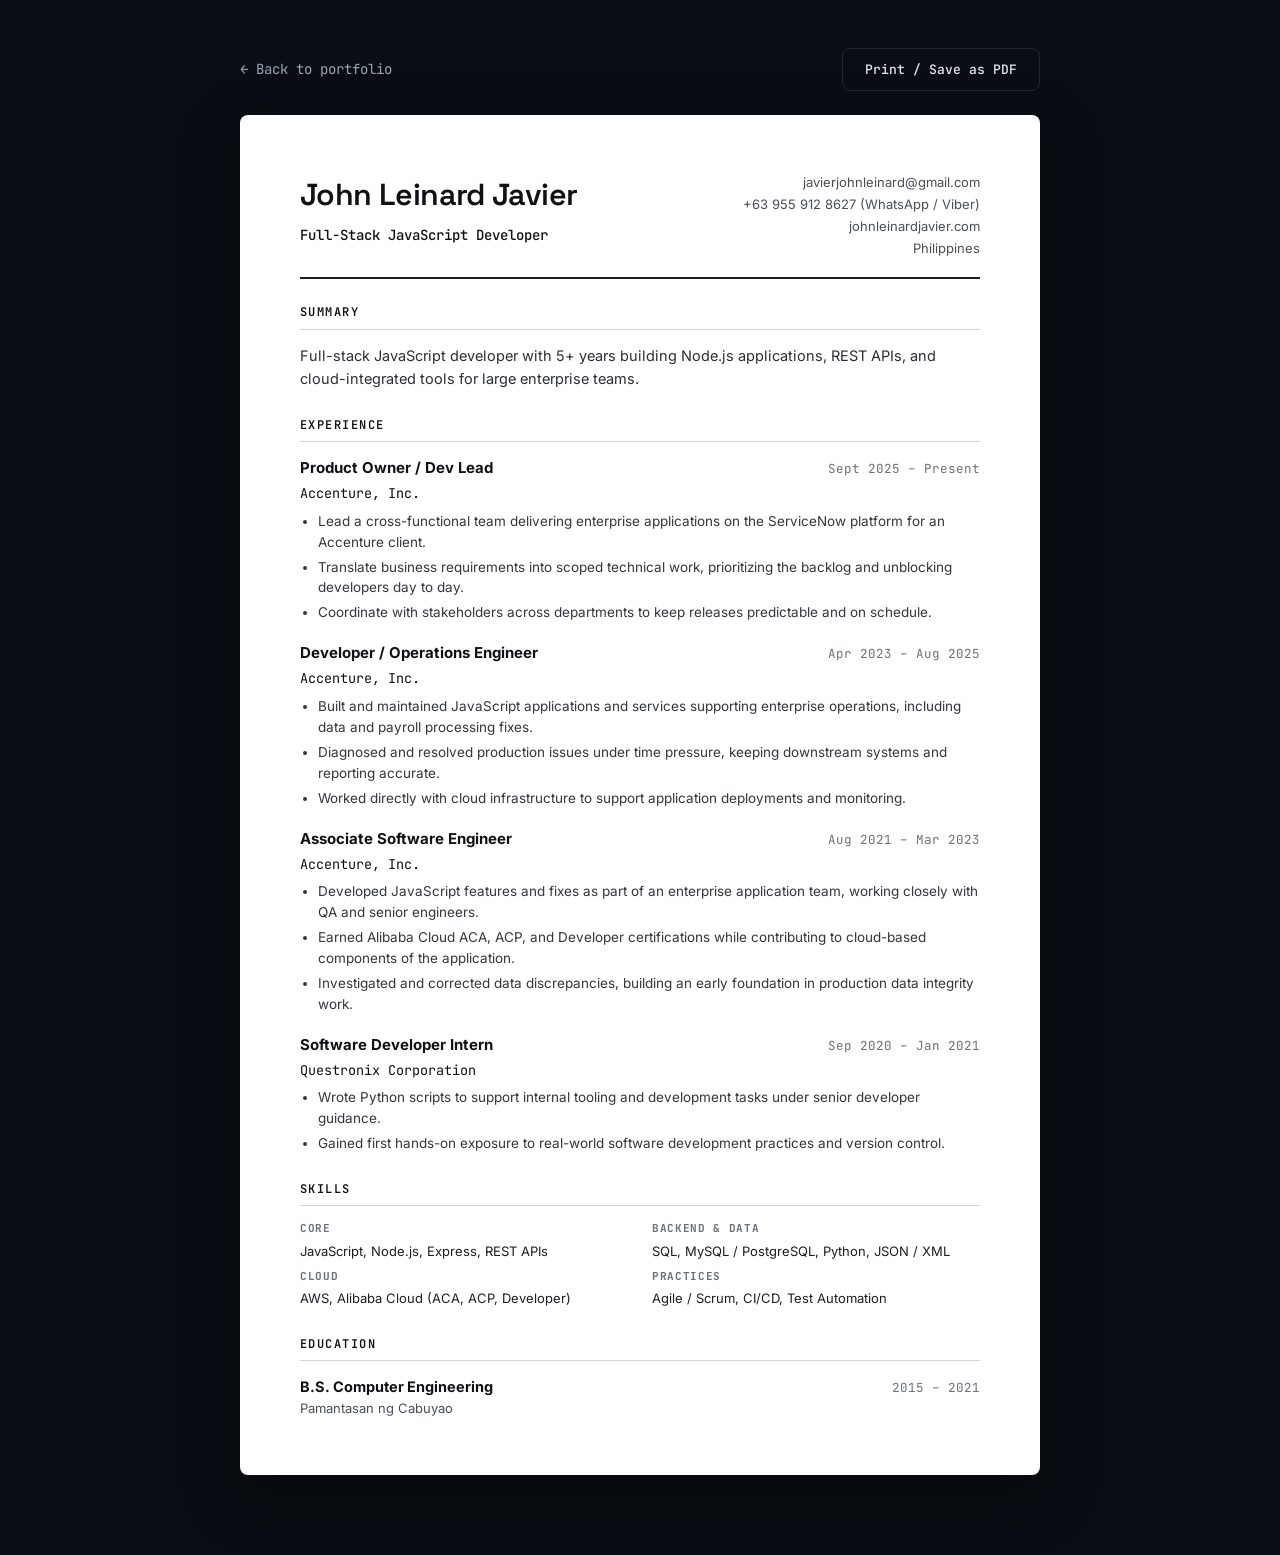
==== resume.html @ 224a9a04 "Relaunch portfolio: full-stack JS dev site with 10 project case studies Replaces the old site with t" ====
<!DOCTYPE html>
<html lang="en">
<head>
<meta charset="UTF-8">
<meta name="viewport" content="width=device-width, initial-scale=1.0">
<title>Resume — John Leinard Javier</title>
<meta name="description" content="Resume of John Leinard Javier, Full-Stack JavaScript Developer based in the Philippines.">
<link rel="icon" type="image/png" href="favicon.png">
<link rel="apple-touch-icon" href="apple-touch-icon.png">
<link rel="preconnect" href="https://fonts.googleapis.com">
<link rel="preconnect" href="https://fonts.gstatic.com" crossorigin>
<link href="https://fonts.googleapis.com/css2?family=Inter:wght@400;500;600;700&family=Space+Grotesk:wght@500;600;700&family=JetBrains+Mono:wght@400;500&display=swap" rel="stylesheet">
<link rel="stylesheet" href="style.css">
<style>
  /* ---- Resume-specific styles (black & white, print-friendly card) ---- */

  :root {
    --accent: #101114;
    --accent-dim: #101114;
  }

  body.resume-body {
    background: var(--bg);
    padding: 48px 20px 80px;
  }

  .resume-toolbar {
    max-width: 800px;
    margin: 0 auto 24px;
    display: flex;
    justify-content: space-between;
    align-items: center;
  }

  .back-link {
    font-family: var(--font-mono);
    font-size: 14px;
    color: var(--text-dim);
    display: inline-flex;
    align-items: center;
    gap: 6px;
  }

  .back-link:hover {
    color: var(--accent);
  }

  .print-btn {
    font-family: var(--font-mono);
    font-size: 13px;
  }

  .resume-page {
    max-width: 800px;
    margin: 0 auto;
    background: #ffffff;
    color: #1c1e22;
    border-radius: 8px;
    padding: 56px 60px;
    box-shadow: 0 20px 60px rgba(0,0,0,0.45);
  }

  .resume-header {
    display: flex;
    justify-content: space-between;
    align-items: flex-start;
    gap: 24px;
    border-bottom: 2px solid #1c1e22;
    padding-bottom: 18px;
    margin-bottom: 24px;
  }

  .resume-header h1 {
    font-family: var(--font-head);
    font-size: 1.9rem;
    color: #101114;
    margin-bottom: 4px;
  }

  .resume-role {
    font-family: var(--font-mono);
    font-size: 14px;
    color: var(--accent-dim);
    font-weight: 500;
  }

  .resume-contact {
    text-align: right;
    font-size: 13px;
    color: #4a4e57;
    line-height: 1.7;
    white-space: nowrap;
  }

  .resume-contact a {
    color: #4a4e57;
  }

  .resume-section {
    margin-bottom: 26px;
  }

  .resume-section:last-child {
    margin-bottom: 0;
  }

  .resume-section h2 {
    font-family: var(--font-mono);
    font-size: 12px;
    text-transform: uppercase;
    letter-spacing: 0.12em;
    color: var(--accent-dim);
    border-bottom: 1px solid #d8d5cc;
    padding-bottom: 6px;
    margin-bottom: 14px;
    font-weight: 600;
  }

  .resume-summary {
    font-size: 14.5px;
    color: #2b2e34;
    max-width: 640px;
  }

  .resume-job {
    margin-bottom: 18px;
  }

  .resume-job:last-child {
    margin-bottom: 0;
  }

  .resume-job-head {
    display: flex;
    justify-content: space-between;
    align-items: baseline;
    gap: 12px;
    margin-bottom: 3px;
    flex-wrap: wrap;
  }

  .resume-job-title {
    font-weight: 700;
    font-size: 15px;
    color: #101114;
  }

  .resume-job-company {
    font-size: 13.5px;
    color: var(--accent-dim);
    font-family: var(--font-mono);
  }

  .resume-job-date {
    font-family: var(--font-mono);
    font-size: 12.5px;
    color: #6b6f78;
    white-space: nowrap;
  }

  .resume-job ul {
    margin-top: 6px;
    padding-left: 18px;
    list-style: disc;
  }

  .resume-job ul li {
    font-size: 13.5px;
    color: #33363c;
    margin-bottom: 4px;
    line-height: 1.55;
  }

  .resume-skills-grid {
    display: grid;
    grid-template-columns: repeat(2, 1fr);
    gap: 6px 24px;
  }

  .resume-skills-grid div {
    font-size: 13px;
  }

  .resume-skills-grid strong {
    font-family: var(--font-mono);
    font-size: 11px;
    text-transform: uppercase;
    letter-spacing: 0.06em;
    color: #6b6f78;
    display: block;
    margin-bottom: 3px;
  }

  .resume-edu-row {
    display: flex;
    justify-content: space-between;
    align-items: baseline;
    flex-wrap: wrap;
    gap: 8px;
  }

  .resume-edu-title {
    font-weight: 700;
    font-size: 14.5px;
    color: #101114;
  }

  .resume-edu-sub {
    font-size: 13px;
    color: #4a4e57;
  }

  .resume-edu-date {
    font-family: var(--font-mono);
    font-size: 12.5px;
    color: #6b6f78;
  }

  /* ---- Print ---- */
  @media print {
    @page {
      size: letter;
      margin: 0.35in;
    }

    body.resume-body {
      background: #fff;
      padding: 0;
    }

    .resume-toolbar {
      display: none;
    }

    .resume-page {
      box-shadow: none;
      border-radius: 0;
      max-width: 100%;
      padding: 0;
      background: #fff;
    }

    .resume-header { padding-bottom: 12px; margin-bottom: 14px; }
    .resume-header h1 { font-size: 1.55rem; }
    .resume-section { margin-bottom: 14px; }
    .resume-section h2 { margin-bottom: 8px; padding-bottom: 3px; font-size: 11px; }
    .resume-summary { font-size: 12.5px; }
    .resume-job { margin-bottom: 10px; }
    .resume-job-title { font-size: 13.5px; }
    .resume-job ul { margin-top: 3px; }
    .resume-job ul li { font-size: 12px; margin-bottom: 1px; line-height: 1.4; }
    .resume-skills-grid { gap: 4px 24px; }
    .resume-skills-grid div { font-size: 12px; }
  }

  @media (max-width: 700px) {
    .resume-page {
      padding: 32px 24px;
    }

    .resume-header {
      flex-direction: column;
    }

    .resume-contact {
      text-align: left;
    }

    .resume-job-head {
      flex-direction: column;
      gap: 2px;
    }

    .resume-skills-grid {
      grid-template-columns: 1fr;
    }
  }
</style>
</head>
<body class="resume-body">

  <div class="resume-toolbar">
    <a href="index.html" class="back-link">← Back to portfolio</a>
    <button class="btn btn-outline print-btn" onclick="window.print()">Print / Save as PDF</button>
  </div>

  <main class="resume-page">

    <div class="resume-header">
      <div>
        <h1>John Leinard Javier</h1>
        <div class="resume-role">Full-Stack JavaScript Developer</div>
      </div>
      <div class="resume-contact">
        javierjohnleinard@gmail.com<br>
        +63 955 912 8627 (WhatsApp / Viber)<br>
        johnleinardjavier.com<br>
        Philippines
      </div>
    </div>

    <div class="resume-section">
      <h2>Summary</h2>
      <p class="resume-summary">Full-stack JavaScript developer with 5+ years building Node.js applications, REST APIs, and cloud-integrated tools for large enterprise teams.</p>
    </div>

    <div class="resume-section">
      <h2>Experience</h2>

      <div class="resume-job">
        <div class="resume-job-head">
          <span class="resume-job-title">Product Owner / Dev Lead</span>
          <span class="resume-job-date">Sept 2025 – Present</span>
        </div>
        <div class="resume-job-company">Accenture, Inc.</div>
        <ul>
          <li>Lead a cross-functional team delivering enterprise applications on the ServiceNow platform for an Accenture client.</li>
          <li>Translate business requirements into scoped technical work, prioritizing the backlog and unblocking developers day to day.</li>
          <li>Coordinate with stakeholders across departments to keep releases predictable and on schedule.</li>
        </ul>
      </div>

      <div class="resume-job">
        <div class="resume-job-head">
          <span class="resume-job-title">Developer / Operations Engineer</span>
          <span class="resume-job-date">Apr 2023 – Aug 2025</span>
        </div>
        <div class="resume-job-company">Accenture, Inc.</div>
        <ul>
          <li>Built and maintained JavaScript applications and services supporting enterprise operations, including data and payroll processing fixes.</li>
          <li>Diagnosed and resolved production issues under time pressure, keeping downstream systems and reporting accurate.</li>
          <li>Worked directly with cloud infrastructure to support application deployments and monitoring.</li>
        </ul>
      </div>

      <div class="resume-job">
        <div class="resume-job-head">
          <span class="resume-job-title">Associate Software Engineer</span>
          <span class="resume-job-date">Aug 2021 – Mar 2023</span>
        </div>
        <div class="resume-job-company">Accenture, Inc.</div>
        <ul>
          <li>Developed JavaScript features and fixes as part of an enterprise application team, working closely with QA and senior engineers.</li>
          <li>Earned Alibaba Cloud ACA, ACP, and Developer certifications while contributing to cloud-based components of the application.</li>
          <li>Investigated and corrected data discrepancies, building an early foundation in production data integrity work.</li>
        </ul>
      </div>

      <div class="resume-job">
        <div class="resume-job-head">
          <span class="resume-job-title">Software Developer Intern</span>
          <span class="resume-job-date">Sep 2020 – Jan 2021</span>
        </div>
        <div class="resume-job-company">Questronix Corporation</div>
        <ul>
          <li>Wrote Python scripts to support internal tooling and development tasks under senior developer guidance.</li>
          <li>Gained first hands-on exposure to real-world software development practices and version control.</li>
        </ul>
      </div>
    </div>

    <div class="resume-section">
      <h2>Skills</h2>
      <div class="resume-skills-grid">
        <div><strong>Core</strong>JavaScript, Node.js, Express, REST APIs</div>
        <div><strong>Backend &amp; Data</strong>SQL, MySQL / PostgreSQL, Python, JSON / XML</div>
        <div><strong>Cloud</strong>AWS, Alibaba Cloud (ACA, ACP, Developer)</div>
        <div><strong>Practices</strong>Agile / Scrum, CI/CD, Test Automation</div>
      </div>
    </div>

    <div class="resume-section">
      <h2>Education</h2>
      <div class="resume-edu-row">
        <div>
          <div class="resume-edu-title">B.S. Computer Engineering</div>
          <div class="resume-edu-sub">Pamantasan ng Cabuyao</div>
        </div>
        <div class="resume-edu-date">2015 – 2021</div>
      </div>
    </div>

  </main>

</body>
</html>
---- style.css ----
/* ==========================================================================
   John Leinard Javier — Portfolio v1 "Minimal / Dark"
   Shared stylesheet for index.html and resume.html
   ========================================================================== */

:root {
  --bg: #0a0e14;
  --bg-alt: #0f1420;
  --surface: #11161f;
  --surface-hover: #151b26;
  --border: #1f2733;
  --border-hover: #2a3444;
  --text: #e6e9ef;
  --text-dim: #9aa4b2;
  --text-faint: #626d7d;
  --accent: #2dd4bf;
  --accent-dim: #1fa896;
  --accent-soft: rgba(45, 212, 191, 0.1);
  --font-sans: 'Inter', -apple-system, BlinkMacSystemFont, 'Segoe UI', Roboto, sans-serif;
  --font-head: 'Space Grotesk', var(--font-sans);
  --font-mono: 'JetBrains Mono', ui-monospace, SFMono-Regular, Menlo, Consolas, monospace;
  --max-width: 1080px;
  --radius: 10px;
}

* {
  box-sizing: border-box;
  margin: 0;
  padding: 0;
}

html {
  scroll-behavior: smooth;
}

body {
  background: var(--bg);
  color: var(--text);
  font-family: var(--font-sans);
  font-size: 16px;
  line-height: 1.6;
  -webkit-font-smoothing: antialiased;
  -moz-osx-font-smoothing: grayscale;
}

.wrap {
  max-width: var(--max-width);
  margin: 0 auto;
  padding: 0 24px;
}

img {
  max-width: 100%;
  display: block;
}

a {
  color: inherit;
  text-decoration: none;
}

ul {
  list-style: none;
}

h1, h2, h3, h4 {
  font-family: var(--font-head);
  font-weight: 600;
  letter-spacing: -0.02em;
  color: var(--text);
}

.mono {
  font-family: var(--font-mono);
}

.accent {
  color: var(--accent);
}

section {
  padding: 96px 0;
  border-bottom: 1px solid var(--border);
}

section:last-of-type {
  border-bottom: none;
}

.section-label {
  font-family: var(--font-mono);
  font-size: 13px;
  color: var(--accent);
  text-transform: uppercase;
  letter-spacing: 0.12em;
  margin-bottom: 12px;
  display: block;
}

.section-title {
  font-size: clamp(1.6rem, 3vw, 2.2rem);
  margin-bottom: 40px;
}

/* ---------- Top nav ---------- */

.site-header {
  position: sticky;
  top: 0;
  z-index: 100;
  background: rgba(10, 14, 20, 0.85);
  backdrop-filter: blur(10px);
  -webkit-backdrop-filter: blur(10px);
  border-bottom: 1px solid var(--border);
}

.nav {
  display: flex;
  align-items: center;
  justify-content: space-between;
  padding: 18px 24px;
  max-width: var(--max-width);
  margin: 0 auto;
}

.nav-brand {
  font-family: var(--font-mono);
  font-size: 15px;
  font-weight: 500;
  color: var(--text);
}

.nav-brand span {
  color: var(--accent);
}

.nav-links {
  display: flex;
  gap: 32px;
  align-items: center;
}

.nav-links a {
  font-size: 14px;
  color: var(--text-dim);
  transition: color 0.15s ease;
}

.nav-links a:hover {
  color: var(--accent);
}

.nav-links .btn {
  color: var(--bg);
}

.nav-toggle {
  display: none;
  background: none;
  border: 1px solid var(--border);
  border-radius: 6px;
  color: var(--text);
  font-size: 20px;
  width: 40px;
  height: 40px;
  align-items: center;
  justify-content: center;
  cursor: pointer;
}

/* ---------- Buttons ---------- */

.btn {
  display: inline-flex;
  align-items: center;
  gap: 8px;
  padding: 12px 22px;
  border-radius: 8px;
  font-size: 14px;
  font-weight: 500;
  font-family: var(--font-sans);
  border: 1px solid var(--border);
  transition: all 0.15s ease;
  cursor: pointer;
}

.btn-primary {
  background: var(--accent);
  border-color: var(--accent);
  color: #06110f;
  font-weight: 600;
}

.btn-primary:hover {
  background: var(--accent-dim);
  border-color: var(--accent-dim);
  transform: translateY(-1px);
}

.btn-outline {
  background: transparent;
  color: var(--text);
}

.btn-outline:hover {
  border-color: var(--accent);
  color: var(--accent);
}

.btn-text {
  color: var(--text-dim);
  padding: 12px 4px;
}

.btn-text:hover {
  color: var(--accent);
}

/* ---------- Hero ---------- */

.hero {
  padding-top: 120px;
  padding-bottom: 96px;
  border-bottom: 1px solid var(--border);
}

.hero-inner {
  display: flex;
  flex-direction: column;
  align-items: center;
  text-align: center;
  gap: 32px;
}

.hero-content {
  display: flex;
  flex-direction: column;
  align-items: center;
  max-width: 680px;
}

.hero-eyebrow {
  font-family: var(--font-mono);
  color: var(--accent);
  font-size: 14px;
  letter-spacing: 0.06em;
  margin-bottom: 20px;
  display: block;
}

.hero h1 {
  font-size: clamp(2.2rem, 5vw, 3.2rem);
  line-height: 1.14;
  margin-bottom: 10px;
}

.hero-role {
  font-family: var(--font-head);
  font-size: clamp(1.1rem, 2vw, 1.4rem);
  color: var(--accent);
  font-weight: 500;
  margin-bottom: 18px;
}

.hero-lede {
  font-size: 1.15rem;
  color: var(--text-dim);
  max-width: 520px;
  margin: 0 auto 36px;
}

.hero-actions {
  display: flex;
  flex-wrap: wrap;
  justify-content: center;
  gap: 14px;
  align-items: center;
}

.hero-photo {
  flex-shrink: 0;
  width: 176px;
  height: 176px;
  border-radius: 50%;
  overflow: hidden;
  border: 2px solid var(--border);
  padding: 6px;
  position: relative;
  box-shadow: 0 0 0 1px var(--border), 0 20px 40px -12px rgba(45, 212, 191, 0.18);
}

.hero-photo img {
  width: 100%;
  height: 100%;
  object-fit: cover;
  border-radius: 50%;
}

/* ---------- About ---------- */

.about-grid {
  display: grid;
  grid-template-columns: repeat(3, 1fr);
  gap: 28px;
}

.about-text p {
  color: var(--text-dim);
  margin-bottom: 18px;
  max-width: 720px;
}

.about-text p:last-child {
  margin-bottom: 0;
}

/* ---------- Skills ---------- */

.skills-groups {
  display: grid;
  grid-template-columns: repeat(3, 1fr);
  gap: 32px;
}

.skill-group h3 {
  font-size: 0.85rem;
  font-family: var(--font-mono);
  color: var(--text-faint);
  text-transform: uppercase;
  letter-spacing: 0.1em;
  margin-bottom: 16px;
  font-weight: 500;
}

.tag-list {
  display: flex;
  flex-wrap: wrap;
  gap: 10px;
}

.tag {
  font-family: var(--font-mono);
  font-size: 13px;
  padding: 7px 14px;
  border-radius: 6px;
  border: 1px solid var(--border);
  color: var(--text-dim);
  background: var(--surface);
  transition: all 0.15s ease;
}

.tag:hover {
  border-color: var(--accent);
  color: var(--accent);
}

/* ---------- Projects ---------- */

.project-grid {
  display: grid;
  grid-template-columns: repeat(2, 1fr);
  gap: 20px;
  align-items: start;
}

.card {
  background: var(--surface);
  border: 1px solid var(--border);
  border-radius: var(--radius);
  overflow: hidden;
  display: flex;
  flex-direction: column;
  transition: transform 0.18s ease, border-color 0.18s ease, background 0.18s ease;
}

.card:hover {
  transform: translateY(-4px);
  border-color: var(--border-hover);
  background: var(--surface-hover);
}

.card-visual {
  position: relative;
  overflow: hidden;
  background: var(--bg-alt);
  border-bottom: 1px solid var(--border);
  color: var(--accent);
}

.card-visual img {
  width: 100%;
  height: auto;
  display: block;
  transition: transform 0.25s ease;
}

.card:hover .card-visual img {
  transform: scale(1.035);
}

.card-index {
  position: absolute;
  top: 10px;
  right: 12px;
  font-size: 11px;
  color: var(--text-dim);
  background: rgba(10, 14, 20, 0.75);
  backdrop-filter: blur(4px);
  padding: 3px 8px;
  border-radius: 5px;
  z-index: 2;
}

.card-body {
  padding: 22px 24px 24px;
  display: flex;
  flex-direction: column;
  flex: 1;
}

.card-title {
  font-size: 1.15rem;
  margin-bottom: 6px;
}

.card-desc {
  color: var(--text-dim);
  font-size: 0.94rem;
  margin-bottom: 20px;
  flex-grow: 1;
}

.card-tags {
  display: flex;
  flex-wrap: wrap;
  gap: 8px;
  margin-bottom: 18px;
}

.card-tags span {
  font-family: var(--font-mono);
  font-size: 11.5px;
  color: var(--text-faint);
  background: var(--bg-alt);
  border: 1px solid var(--border);
  padding: 4px 9px;
  border-radius: 5px;
}

.card-link {
  font-size: 14px;
  font-weight: 500;
  color: var(--accent);
  display: inline-flex;
  align-items: center;
  gap: 6px;
}

.card-link:hover {
  color: var(--text);
}

/* ---------- Experience ---------- */

.timeline {
  display: flex;
  flex-direction: column;
  gap: 0;
}

.timeline-item {
  display: grid;
  grid-template-columns: 200px 1fr;
  gap: 32px;
  padding: 28px 0;
  border-top: 1px solid var(--border);
}

.timeline-item:first-child {
  border-top: none;
}

.timeline-date {
  font-family: var(--font-mono);
  font-size: 13px;
  color: var(--text-faint);
  padding-top: 3px;
}

.timeline-role h3 {
  font-size: 1.1rem;
  margin-bottom: 4px;
}

.timeline-company {
  font-size: 14px;
  color: var(--accent);
  font-family: var(--font-mono);
  margin-bottom: 12px;
  display: block;
}

.timeline-role p {
  color: var(--text-dim);
  font-size: 0.95rem;
  max-width: 620px;
}

/* ---------- Contact / Footer ---------- */

.contact-section {
  text-align: center;
}

.contact-section .section-title {
  margin-bottom: 20px;
}

.contact-lede {
  color: var(--text-dim);
  max-width: 480px;
  margin: 0 auto 36px;
}

.contact-actions {
  display: flex;
  justify-content: center;
  gap: 14px;
  flex-wrap: wrap;
}

.site-footer {
  padding: 36px 0;
}

.footer-inner {
  display: flex;
  justify-content: space-between;
  align-items: center;
  flex-wrap: wrap;
  gap: 12px;
  font-size: 13px;
  color: var(--text-faint);
  font-family: var(--font-mono);
}

.footer-inner a {
  color: var(--text-dim);
}

.footer-inner a:hover {
  color: var(--accent);
}

/* ==========================================================================
   Responsive
   ========================================================================== */

@media (max-width: 900px) {
  .about-grid,
  .skills-groups {
    grid-template-columns: 1fr;
    gap: 36px;
  }

  .project-grid {
    grid-template-columns: 1fr;
  }
}

@media (max-width: 700px) {
  section {
    padding: 64px 0;
  }

  .nav-links {
    position: absolute;
    top: 100%;
    left: 0;
    right: 0;
    background: var(--bg);
    border-bottom: 1px solid var(--border);
    flex-direction: column;
    align-items: flex-start;
    gap: 4px;
    padding: 12px 24px 20px;
    display: none;
  }

  .nav-links.open {
    display: flex;
  }

  .nav-links a {
    width: 100%;
    padding: 12px 0;
  }

  .nav-toggle {
    display: flex;
  }

  .hero {
    padding-top: 48px;
  }

  .hero-photo {
    width: 150px;
    height: 150px;
  }

  .timeline-item {
    grid-template-columns: 1fr;
    gap: 8px;
  }
}

@media (max-width: 480px) {
  .hero-actions {
    flex-direction: column;
    align-items: stretch;
    width: 100%;
  }

  .hero-actions .btn {
    justify-content: center;
  }
}
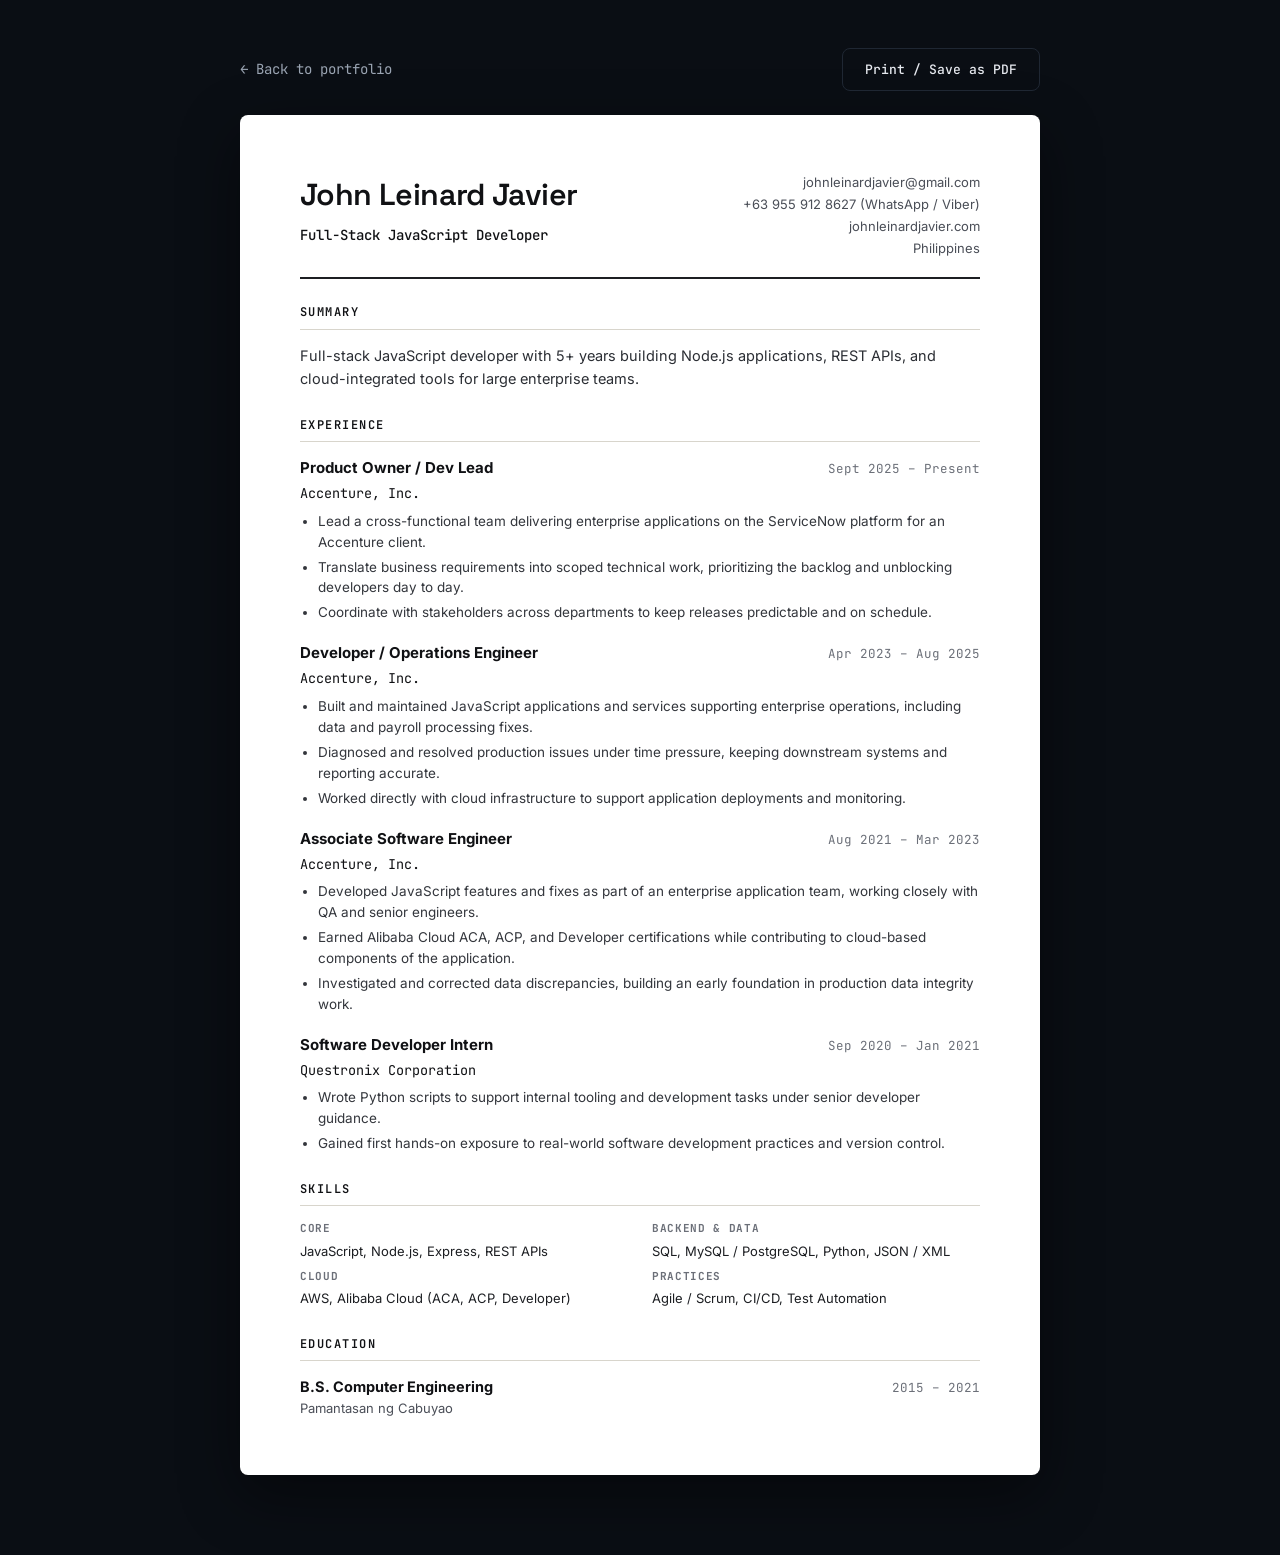
==== commit 01bb4787: "Clean up section labels, fix project grid alignment, update contact email - Remove numeric prefixes " ====
--- a/resume.html
+++ b/resume.html
@@ -292,7 +292,7 @@
         <div class="resume-role">Full-Stack JavaScript Developer</div>
       </div>
       <div class="resume-contact">
-        javierjohnleinard@gmail.com<br>
+        johnleinardjavier@gmail.com<br>
         +63 955 912 8627 (WhatsApp / Viber)<br>
         johnleinardjavier.com<br>
         Philippines
--- a/style.css
+++ b/style.css
@@ -360,7 +360,6 @@
   display: grid;
   grid-template-columns: repeat(2, 1fr);
   gap: 20px;
-  align-items: start;
 }
 
 .card {
